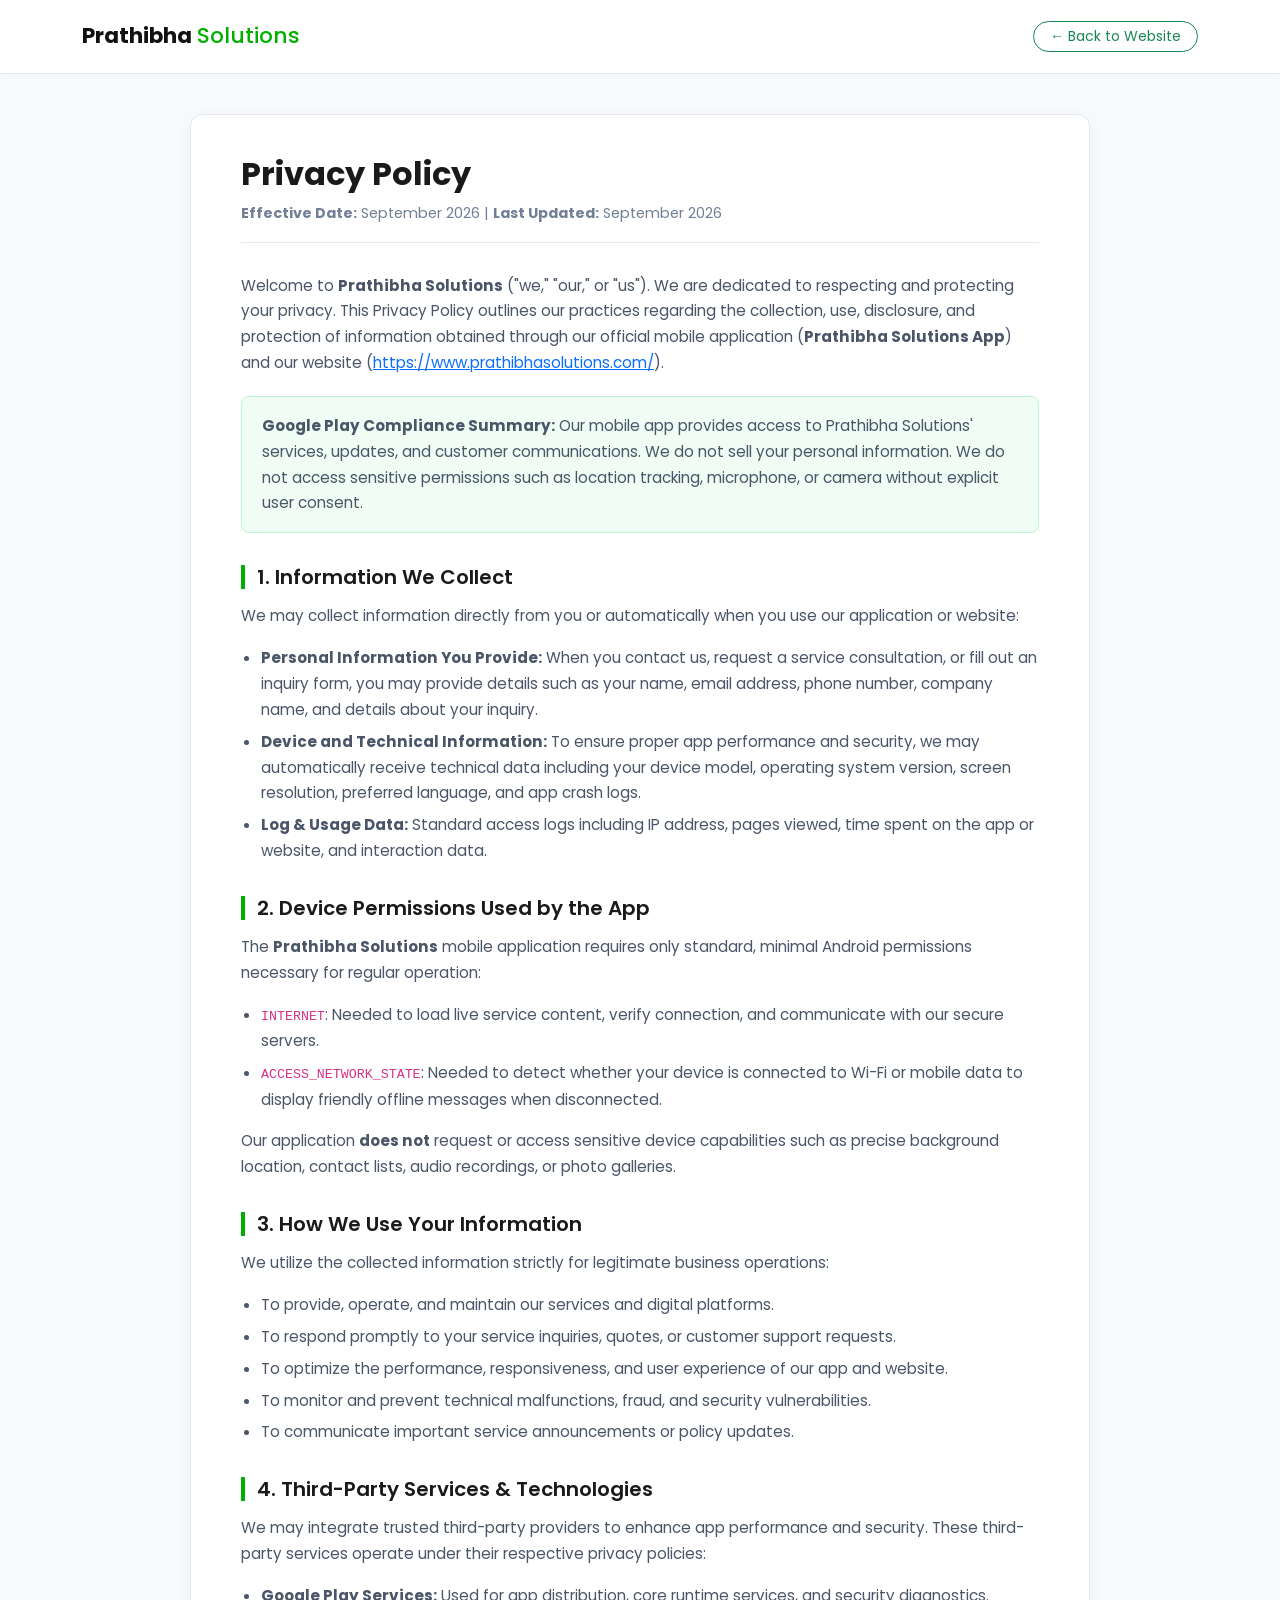
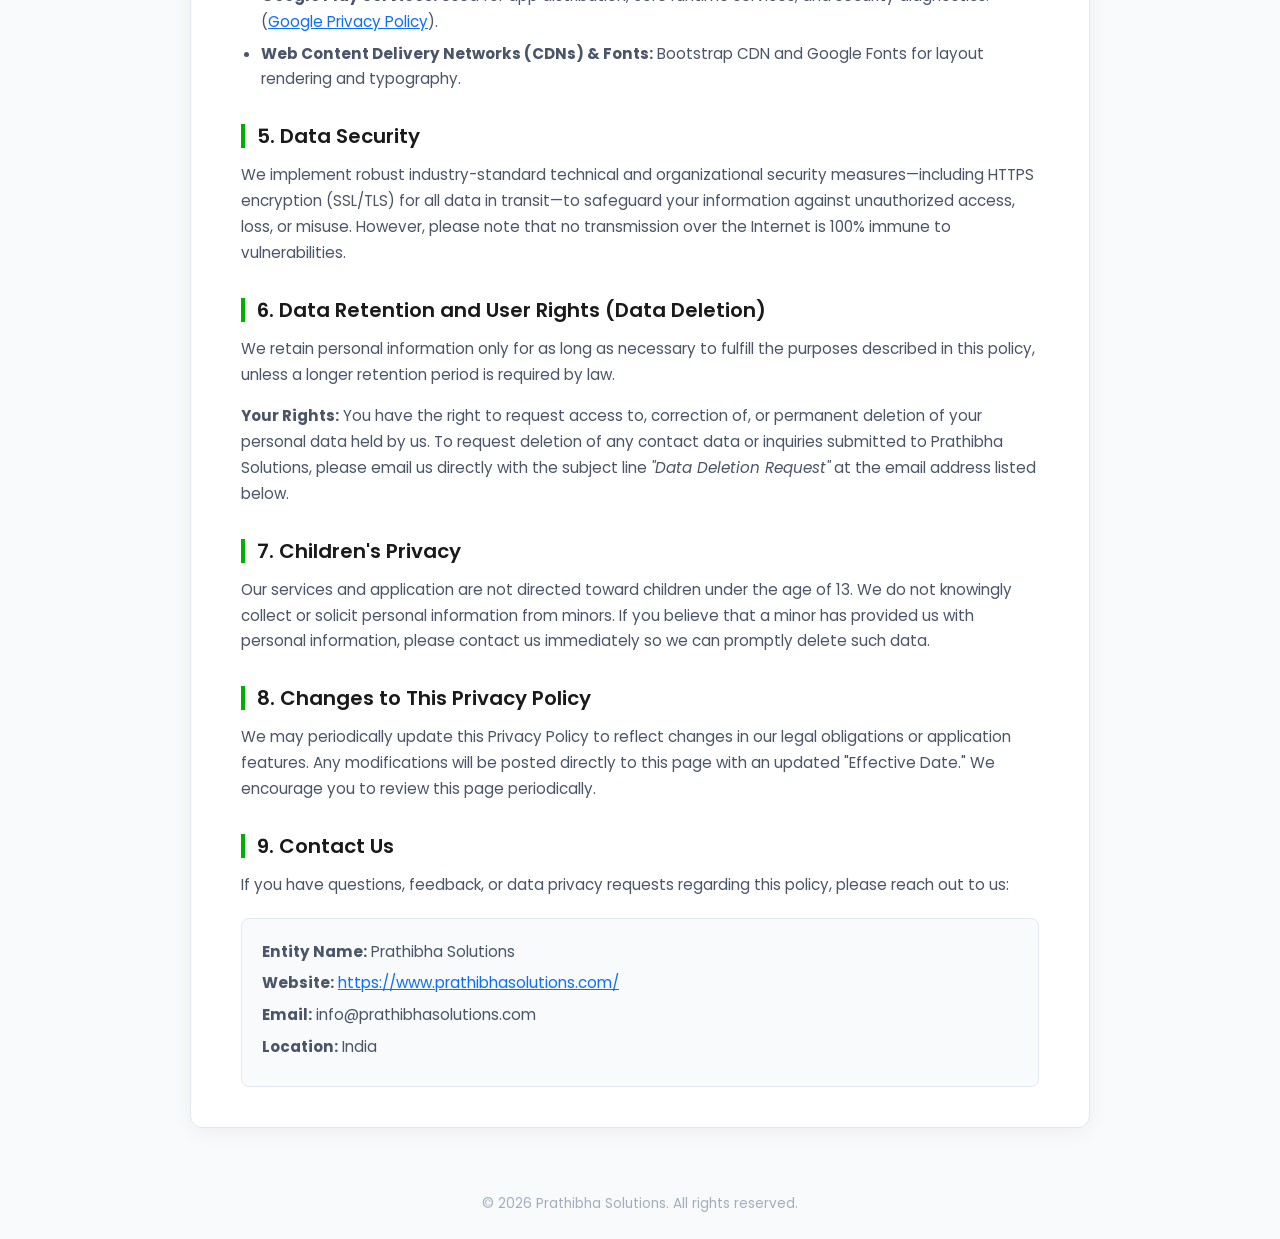
==== privacy-policy/index.html @ df359dce "Add Prathibha Solutions Privacy Policy" ====
<!DOCTYPE html>
<html lang="en">
<head>
    <meta charset="UTF-8">
    <meta name="viewport" content="width=device-width, initial-scale=1.0">
    <title>Privacy Policy - Prathibha Solutions</title>
    
    <!-- Google Fonts -->
    <link rel="preconnect" href="https://fonts.googleapis.com">
    <link rel="preconnect" href="https://fonts.gstatic.com" crossorigin>
    <link href="https://fonts.googleapis.com/css2?family=Poppins:wght@300;400;500;600;700&display=swap" rel="stylesheet">
    
    <!-- Bootstrap 5 CSS -->
    <link href="https://cdn.jsdelivr.net/npm/bootstrap@5.3.2/dist/css/bootstrap.min.css" rel="stylesheet">
    
    <style>
        :root {
            --primary-color: #00B000;
            --primary-dark: #008f00;
            --heading-color: #1a1a1a;
            --text-color: #4a5568;
            --bg-light: #f8fafc;
            --border-color: #e2e8f0;
        }

        body {
            font-family: 'Poppins', sans-serif;
            color: var(--text-color);
            background-color: var(--bg-light);
            line-height: 1.7;
        }

        .header-bar {
            background: #ffffff;
            border-bottom: 1px solid var(--border-color);
            padding: 18px 0;
            box-shadow: 0 2px 10px rgba(0, 0, 0, 0.03);
        }

        .brand-text {
            font-size: 1.35rem;
            font-weight: 700;
            color: #111;
            text-decoration: none;
        }

        .brand-text span {
            color: var(--primary-color);
            font-weight: 500;
        }

        .policy-container {
            max-width: 900px;
            margin: 40px auto;
            background: #ffffff;
            border-radius: 12px;
            padding: 40px 50px;
            box-shadow: 0 4px 20px rgba(0, 0, 0, 0.05);
            border: 1px solid var(--border-color);
        }

        @media (max-width: 768px) {
            .policy-container {
                padding: 24px 20px;
                margin: 20px 12px;
            }
        }

        h1 {
            color: var(--heading-color);
            font-weight: 700;
            font-size: 2rem;
            margin-bottom: 8px;
        }

        .last-updated {
            font-size: 0.9rem;
            color: #718096;
            margin-bottom: 30px;
            border-bottom: 1px solid var(--border-color);
            padding-bottom: 16px;
        }

        h2 {
            color: var(--heading-color);
            font-weight: 600;
            font-size: 1.25rem;
            margin-top: 32px;
            margin-bottom: 14px;
            padding-left: 12px;
            border-left: 4px solid var(--primary-color);
        }

        p, ul, ol {
            font-size: 0.95rem;
            margin-bottom: 16px;
        }

        ul {
            padding-left: 20px;
        }

        li {
            margin-bottom: 6px;
        }

        .highlight-box {
            background-color: #f0fdf4;
            border: 1px solid #bbf7d0;
            border-radius: 8px;
            padding: 16px 20px;
            margin: 20px 0;
            font-size: 0.95rem;
        }

        .contact-card {
            background: #f8fafc;
            border: 1px solid var(--border-color);
            border-radius: 8px;
            padding: 20px;
            margin-top: 20px;
        }

        .contact-card p {
            margin-bottom: 6px;
        }

        footer {
            text-align: center;
            padding: 24px;
            color: #a0aec0;
            font-size: 0.85rem;
        }
    </style>
</head>
<body>

    <!-- Simple Branded Header -->
    <header class="header-bar">
        <div class="container d-flex justify-content-between align-items-center">
            <a href="https://www.prathibhasolutions.com/" class="brand-text">
                Prathibha <span>Solutions</span>
            </a>
            <a href="https://www.prathibhasolutions.com/" class="btn btn-outline-success btn-sm rounded-pill px-3">
                &larr; Back to Website
            </a>
        </div>
    </header>

    <!-- Main Policy Content -->
    <main class="container">
        <div class="policy-container">
            <h1>Privacy Policy</h1>
            <div class="last-updated">
                <strong>Effective Date:</strong> September 2026 | <strong>Last Updated:</strong> September 2026
            </div>

            <p>
                Welcome to <strong>Prathibha Solutions</strong> ("we," "our," or "us"). We are dedicated to respecting and protecting your privacy. This Privacy Policy outlines our practices regarding the collection, use, disclosure, and protection of information obtained through our official mobile application (<strong>Prathibha Solutions App</strong>) and our website (<a href="https://www.prathibhasolutions.com/" target="_blank" rel="noopener">https://www.prathibhasolutions.com/</a>).
            </p>

            <div class="highlight-box">
                <strong>Google Play Compliance Summary:</strong> Our mobile app provides access to Prathibha Solutions' services, updates, and customer communications. We do not sell your personal information. We do not access sensitive permissions such as location tracking, microphone, or camera without explicit user consent.
            </div>

            <h2>1. Information We Collect</h2>
            <p>We may collect information directly from you or automatically when you use our application or website:</p>
            <ul>
                <li><strong>Personal Information You Provide:</strong> When you contact us, request a service consultation, or fill out an inquiry form, you may provide details such as your name, email address, phone number, company name, and details about your inquiry.</li>
                <li><strong>Device and Technical Information:</strong> To ensure proper app performance and security, we may automatically receive technical data including your device model, operating system version, screen resolution, preferred language, and app crash logs.</li>
                <li><strong>Log & Usage Data:</strong> Standard access logs including IP address, pages viewed, time spent on the app or website, and interaction data.</li>
            </ul>

            <h2>2. Device Permissions Used by the App</h2>
            <p>The <strong>Prathibha Solutions</strong> mobile application requires only standard, minimal Android permissions necessary for regular operation:</p>
            <ul>
                <li><code>INTERNET</code>: Needed to load live service content, verify connection, and communicate with our secure servers.</li>
                <li><code>ACCESS_NETWORK_STATE</code>: Needed to detect whether your device is connected to Wi-Fi or mobile data to display friendly offline messages when disconnected.</li>
            </ul>
            <p>Our application <strong>does not</strong> request or access sensitive device capabilities such as precise background location, contact lists, audio recordings, or photo galleries.</p>

            <h2>3. How We Use Your Information</h2>
            <p>We utilize the collected information strictly for legitimate business operations:</p>
            <ul>
                <li>To provide, operate, and maintain our services and digital platforms.</li>
                <li>To respond promptly to your service inquiries, quotes, or customer support requests.</li>
                <li>To optimize the performance, responsiveness, and user experience of our app and website.</li>
                <li>To monitor and prevent technical malfunctions, fraud, and security vulnerabilities.</li>
                <li>To communicate important service announcements or policy updates.</li>
            </ul>

            <h2>4. Third-Party Services & Technologies</h2>
            <p>We may integrate trusted third-party providers to enhance app performance and security. These third-party services operate under their respective privacy policies:</p>
            <ul>
                <li><strong>Google Play Services:</strong> Used for app distribution, core runtime services, and security diagnostics. (<a href="https://policies.google.com/privacy" target="_blank" rel="noopener">Google Privacy Policy</a>).</li>
                <li><strong>Web Content Delivery Networks (CDNs) & Fonts:</strong> Bootstrap CDN and Google Fonts for layout rendering and typography.</li>
            </ul>

            <h2>5. Data Security</h2>
            <p>
                We implement robust industry-standard technical and organizational security measures—including HTTPS encryption (SSL/TLS) for all data in transit—to safeguard your information against unauthorized access, loss, or misuse. However, please note that no transmission over the Internet is 100% immune to vulnerabilities.
            </p>

            <h2>6. Data Retention and User Rights (Data Deletion)</h2>
            <p>
                We retain personal information only for as long as necessary to fulfill the purposes described in this policy, unless a longer retention period is required by law.
            </p>
            <p>
                <strong>Your Rights:</strong> You have the right to request access to, correction of, or permanent deletion of your personal data held by us. To request deletion of any contact data or inquiries submitted to Prathibha Solutions, please email us directly with the subject line <em>"Data Deletion Request"</em> at the email address listed below.
            </p>

            <h2>7. Children's Privacy</h2>
            <p>
                Our services and application are not directed toward children under the age of 13. We do not knowingly collect or solicit personal information from minors. If you believe that a minor has provided us with personal information, please contact us immediately so we can promptly delete such data.
            </p>

            <h2>8. Changes to This Privacy Policy</h2>
            <p>
                We may periodically update this Privacy Policy to reflect changes in our legal obligations or application features. Any modifications will be posted directly to this page with an updated "Effective Date." We encourage you to review this page periodically.
            </p>

            <h2>9. Contact Us</h2>
            <p>
                If you have questions, feedback, or data privacy requests regarding this policy, please reach out to us:
            </p>
            <div class="contact-card">
                <p><strong>Entity Name:</strong> Prathibha Solutions</p>
                <p><strong>Website:</strong> <a href="https://www.prathibhasolutions.com/" target="_blank" rel="noopener">https://www.prathibhasolutions.com/</a></p>
                <p><strong>Email:</strong> info@prathibhasolutions.com</p>
                <p><strong>Location:</strong> India</p>
            </div>
        </div>
    </main>

    <footer>
        &copy; 2026 Prathibha Solutions. All rights reserved.
    </footer>

</body>
</html>
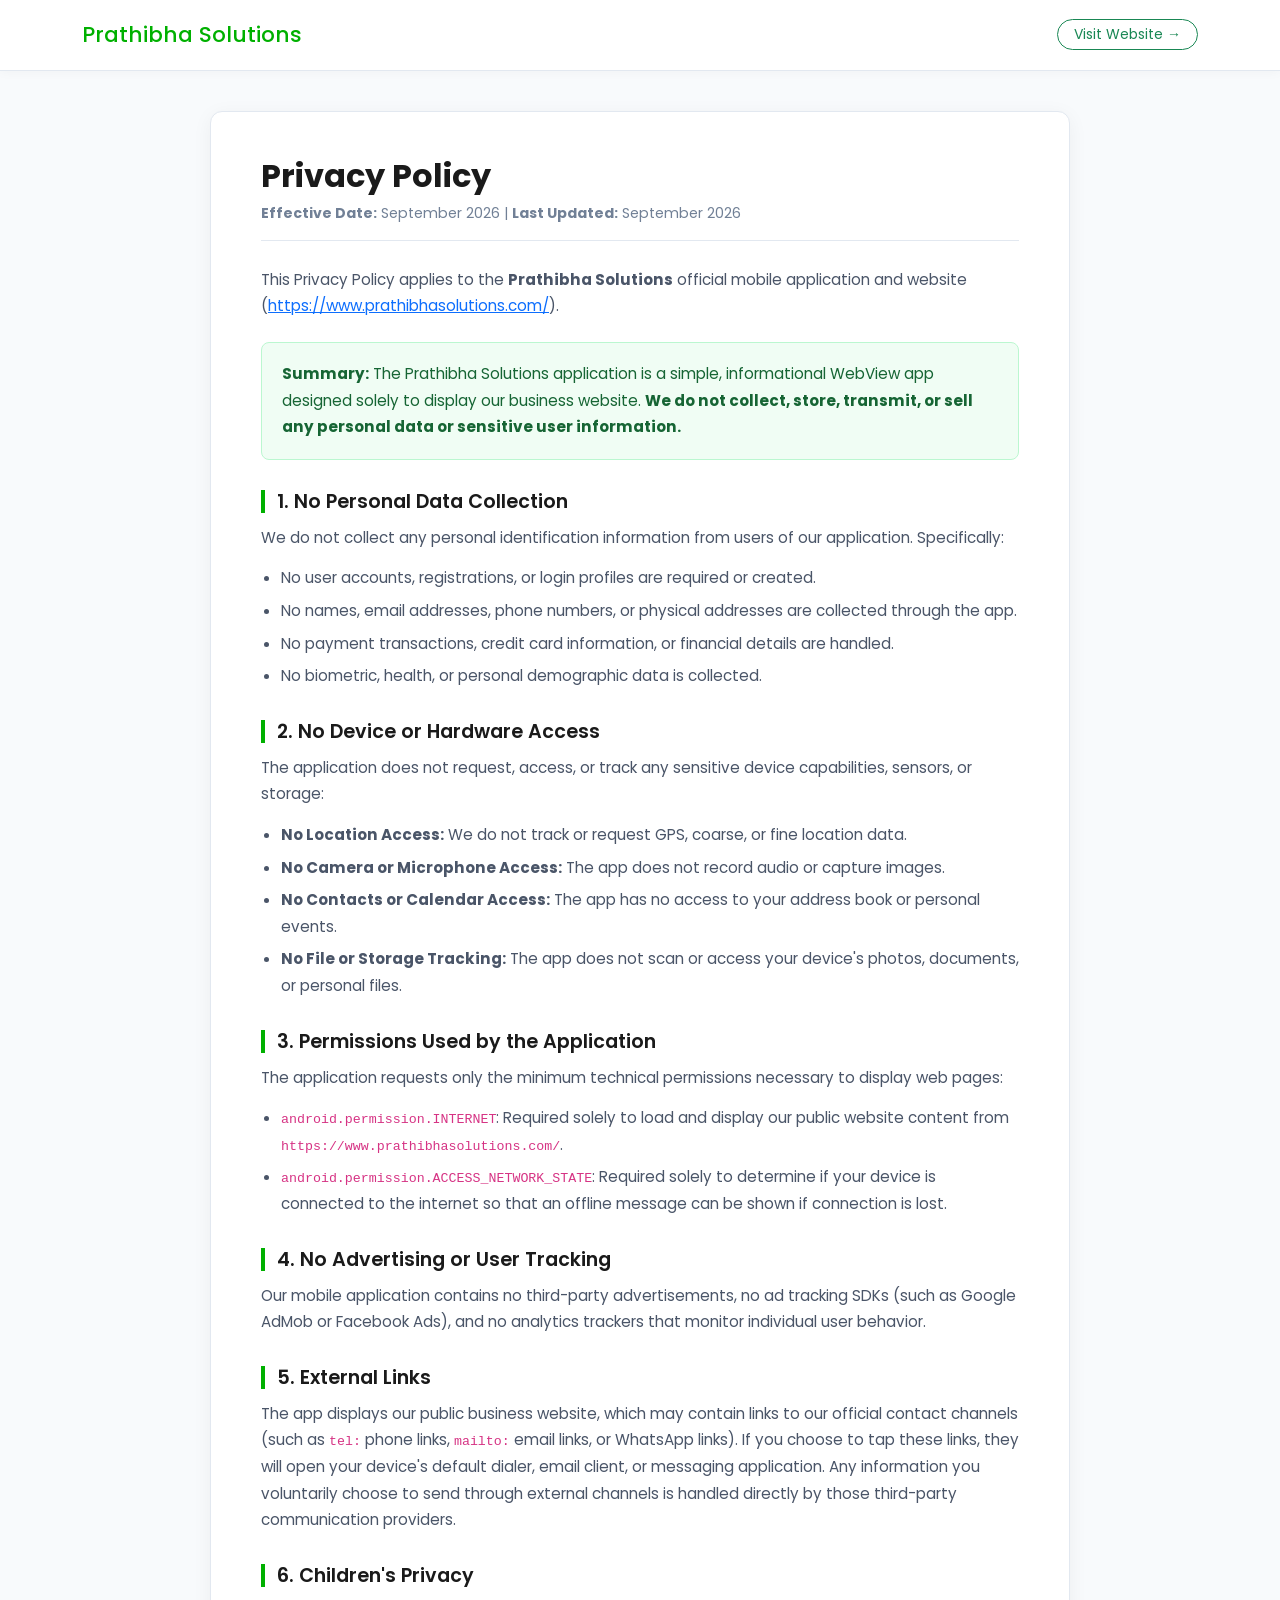
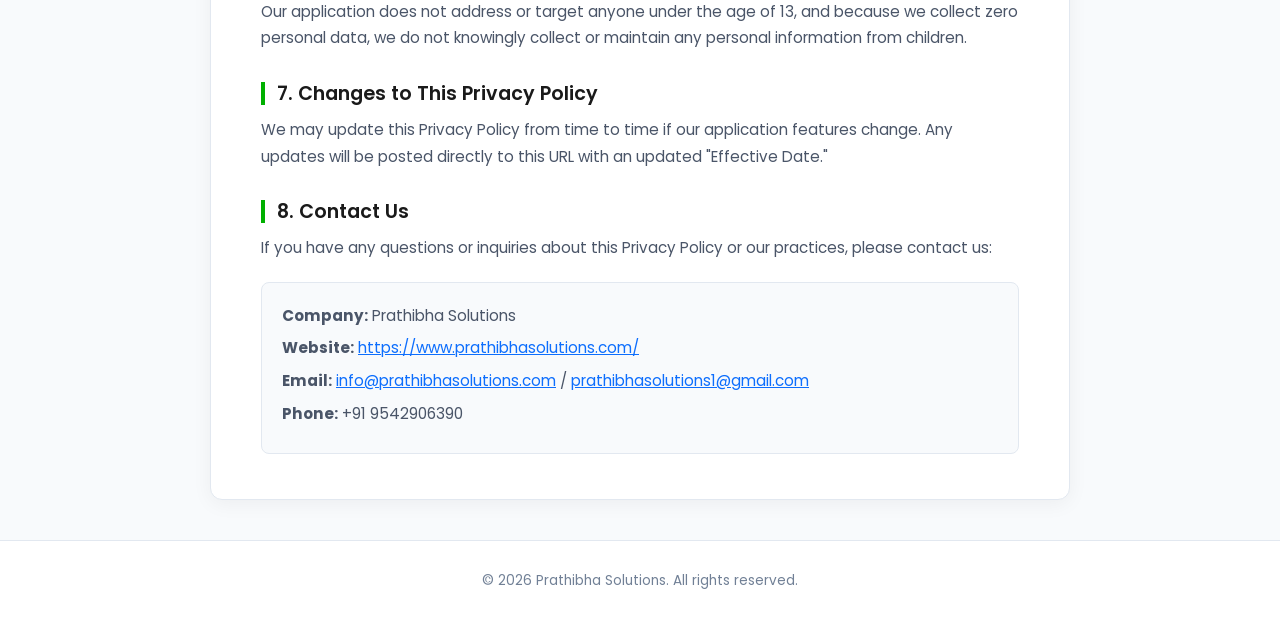
==== commit 58bca8bc: "Update Privacy Policy to minimal zero-data-collection policy" ====
--- a/privacy-policy/index.html
+++ b/privacy-policy/index.html
@@ -5,14 +5,17 @@
     <meta name="viewport" content="width=device-width, initial-scale=1.0">
     <title>Privacy Policy - Prathibha Solutions</title>
     
+    <!-- Favicon -->
+    <link rel="icon" type="image/png" href="assets/images/favicon.png">
+
+    <!-- Bootstrap 5 CSS -->
+    <link href="https://cdn.jsdelivr.net/npm/bootstrap@5.3.2/dist/css/bootstrap.min.css" rel="stylesheet">
+    
     <!-- Google Fonts -->
     <link rel="preconnect" href="https://fonts.googleapis.com">
     <link rel="preconnect" href="https://fonts.gstatic.com" crossorigin>
     <link href="https://fonts.googleapis.com/css2?family=Poppins:wght@300;400;500;600;700&display=swap" rel="stylesheet">
-    
-    <!-- Bootstrap 5 CSS -->
-    <link href="https://cdn.jsdelivr.net/npm/bootstrap@5.3.2/dist/css/bootstrap.min.css" rel="stylesheet">
-    
+
     <style>
         :root {
             --primary-color: #00B000;
@@ -27,13 +30,15 @@
             font-family: 'Poppins', sans-serif;
             color: var(--text-color);
             background-color: var(--bg-light);
-            line-height: 1.7;
+            line-height: 1.75;
+            margin: 0;
+            padding: 0;
         }
 
         .header-bar {
             background: #ffffff;
             border-bottom: 1px solid var(--border-color);
-            padding: 18px 0;
+            padding: 16px 0;
             box-shadow: 0 2px 10px rgba(0, 0, 0, 0.03);
         }
 
@@ -42,6 +47,16 @@
             font-weight: 700;
             color: #111;
             text-decoration: none;
+            display: inline-flex;
+            align-items: center;
+            gap: 12px;
+        }
+
+        .brand-logo {
+            width: 40px;
+            height: 40px;
+            border-radius: 50%;
+            object-fit: cover;
         }
 
         .brand-text span {
@@ -50,11 +65,11 @@
         }
 
         .policy-container {
-            max-width: 900px;
+            max-width: 860px;
             margin: 40px auto;
             background: #ffffff;
             border-radius: 12px;
-            padding: 40px 50px;
+            padding: 45px 50px;
             box-shadow: 0 4px 20px rgba(0, 0, 0, 0.05);
             border: 1px solid var(--border-color);
         }
@@ -70,30 +85,30 @@
             color: var(--heading-color);
             font-weight: 700;
             font-size: 2rem;
-            margin-bottom: 8px;
+            margin-bottom: 6px;
         }
 
         .last-updated {
-            font-size: 0.9rem;
+            font-size: 0.88rem;
             color: #718096;
-            margin-bottom: 30px;
+            margin-bottom: 26px;
             border-bottom: 1px solid var(--border-color);
-            padding-bottom: 16px;
+            padding-bottom: 14px;
         }
 
         h2 {
             color: var(--heading-color);
             font-weight: 600;
-            font-size: 1.25rem;
-            margin-top: 32px;
-            margin-bottom: 14px;
+            font-size: 1.2rem;
+            margin-top: 30px;
+            margin-bottom: 12px;
             padding-left: 12px;
             border-left: 4px solid var(--primary-color);
         }
 
         p, ul, ol {
             font-size: 0.95rem;
-            margin-bottom: 16px;
+            margin-bottom: 14px;
         }
 
         ul {
@@ -108,9 +123,10 @@
             background-color: #f0fdf4;
             border: 1px solid #bbf7d0;
             border-radius: 8px;
-            padding: 16px 20px;
-            margin: 20px 0;
+            padding: 18px 20px;
+            margin: 22px 0;
             font-size: 0.95rem;
+            color: #166534;
         }
 
         .contact-card {
@@ -127,27 +143,30 @@
 
         footer {
             text-align: center;
-            padding: 24px;
-            color: #a0aec0;
+            padding: 28px 20px;
+            color: #718096;
             font-size: 0.85rem;
+            border-top: 1px solid var(--border-color);
+            background: #ffffff;
         }
     </style>
 </head>
 <body>
 
-    <!-- Simple Branded Header -->
+    <!-- Header Navigation -->
     <header class="header-bar">
         <div class="container d-flex justify-content-between align-items-center">
             <a href="https://www.prathibhasolutions.com/" class="brand-text">
-                Prathibha <span>Solutions</span>
+                <img src="assets/images/logo-circular.png" alt="Prathibha Solutions Logo" class="brand-logo" onerror="this.style.display='none'">
+                <span>Prathibha Solutions</span>
             </a>
-            <a href="https://www.prathibhasolutions.com/" class="btn btn-outline-success btn-sm rounded-pill px-3">
-                &larr; Back to Website
+            <a href="https://www.prathibhasolutions.com/" class="btn btn-outline-success btn-sm rounded-pill px-3" target="_blank" rel="noopener">
+                Visit Website &rarr;
             </a>
         </div>
     </header>
 
-    <!-- Main Policy Content -->
+    <!-- Main Content -->
     <main class="container">
         <div class="policy-container">
             <h1>Privacy Policy</h1>
@@ -156,78 +175,67 @@
             </div>
 
             <p>
-                Welcome to <strong>Prathibha Solutions</strong> ("we," "our," or "us"). We are dedicated to respecting and protecting your privacy. This Privacy Policy outlines our practices regarding the collection, use, disclosure, and protection of information obtained through our official mobile application (<strong>Prathibha Solutions App</strong>) and our website (<a href="https://www.prathibhasolutions.com/" target="_blank" rel="noopener">https://www.prathibhasolutions.com/</a>).
+                This Privacy Policy applies to the <strong>Prathibha Solutions</strong> official mobile application and website (<a href="https://www.prathibhasolutions.com/" target="_blank" rel="noopener">https://www.prathibhasolutions.com/</a>).
             </p>
 
             <div class="highlight-box">
-                <strong>Google Play Compliance Summary:</strong> Our mobile app provides access to Prathibha Solutions' services, updates, and customer communications. We do not sell your personal information. We do not access sensitive permissions such as location tracking, microphone, or camera without explicit user consent.
+                <strong>Summary:</strong> The Prathibha Solutions application is a simple, informational WebView app designed solely to display our business website. <strong>We do not collect, store, transmit, or sell any personal data or sensitive user information.</strong>
             </div>
 
-            <h2>1. Information We Collect</h2>
-            <p>We may collect information directly from you or automatically when you use our application or website:</p>
+            <h2>1. No Personal Data Collection</h2>
+            <p>We do not collect any personal identification information from users of our application. Specifically:</p>
             <ul>
-                <li><strong>Personal Information You Provide:</strong> When you contact us, request a service consultation, or fill out an inquiry form, you may provide details such as your name, email address, phone number, company name, and details about your inquiry.</li>
-                <li><strong>Device and Technical Information:</strong> To ensure proper app performance and security, we may automatically receive technical data including your device model, operating system version, screen resolution, preferred language, and app crash logs.</li>
-                <li><strong>Log & Usage Data:</strong> Standard access logs including IP address, pages viewed, time spent on the app or website, and interaction data.</li>
+                <li>No user accounts, registrations, or login profiles are required or created.</li>
+                <li>No names, email addresses, phone numbers, or physical addresses are collected through the app.</li>
+                <li>No payment transactions, credit card information, or financial details are handled.</li>
+                <li>No biometric, health, or personal demographic data is collected.</li>
             </ul>
 
-            <h2>2. Device Permissions Used by the App</h2>
-            <p>The <strong>Prathibha Solutions</strong> mobile application requires only standard, minimal Android permissions necessary for regular operation:</p>
+            <h2>2. No Device or Hardware Access</h2>
+            <p>The application does not request, access, or track any sensitive device capabilities, sensors, or storage:</p>
             <ul>
-                <li><code>INTERNET</code>: Needed to load live service content, verify connection, and communicate with our secure servers.</li>
-                <li><code>ACCESS_NETWORK_STATE</code>: Needed to detect whether your device is connected to Wi-Fi or mobile data to display friendly offline messages when disconnected.</li>
+                <li><strong>No Location Access:</strong> We do not track or request GPS, coarse, or fine location data.</li>
+                <li><strong>No Camera or Microphone Access:</strong> The app does not record audio or capture images.</li>
+                <li><strong>No Contacts or Calendar Access:</strong> The app has no access to your address book or personal events.</li>
+                <li><strong>No File or Storage Tracking:</strong> The app does not scan or access your device's photos, documents, or personal files.</li>
             </ul>
-            <p>Our application <strong>does not</strong> request or access sensitive device capabilities such as precise background location, contact lists, audio recordings, or photo galleries.</p>
-
-            <h2>3. How We Use Your Information</h2>
-            <p>We utilize the collected information strictly for legitimate business operations:</p>
+
+            <h2>3. Permissions Used by the Application</h2>
+            <p>The application requests only the minimum technical permissions necessary to display web pages:</p>
             <ul>
-                <li>To provide, operate, and maintain our services and digital platforms.</li>
-                <li>To respond promptly to your service inquiries, quotes, or customer support requests.</li>
-                <li>To optimize the performance, responsiveness, and user experience of our app and website.</li>
-                <li>To monitor and prevent technical malfunctions, fraud, and security vulnerabilities.</li>
-                <li>To communicate important service announcements or policy updates.</li>
+                <li><code>android.permission.INTERNET</code>: Required solely to load and display our public website content from <code>https://www.prathibhasolutions.com/</code>.</li>
+                <li><code>android.permission.ACCESS_NETWORK_STATE</code>: Required solely to determine if your device is connected to the internet so that an offline message can be shown if connection is lost.</li>
             </ul>
 
-            <h2>4. Third-Party Services & Technologies</h2>
-            <p>We may integrate trusted third-party providers to enhance app performance and security. These third-party services operate under their respective privacy policies:</p>
-            <ul>
-                <li><strong>Google Play Services:</strong> Used for app distribution, core runtime services, and security diagnostics. (<a href="https://policies.google.com/privacy" target="_blank" rel="noopener">Google Privacy Policy</a>).</li>
-                <li><strong>Web Content Delivery Networks (CDNs) & Fonts:</strong> Bootstrap CDN and Google Fonts for layout rendering and typography.</li>
-            </ul>
-
-            <h2>5. Data Security</h2>
-            <p>
-                We implement robust industry-standard technical and organizational security measures—including HTTPS encryption (SSL/TLS) for all data in transit—to safeguard your information against unauthorized access, loss, or misuse. However, please note that no transmission over the Internet is 100% immune to vulnerabilities.
-            </p>
-
-            <h2>6. Data Retention and User Rights (Data Deletion)</h2>
-            <p>
-                We retain personal information only for as long as necessary to fulfill the purposes described in this policy, unless a longer retention period is required by law.
-            </p>
-            <p>
-                <strong>Your Rights:</strong> You have the right to request access to, correction of, or permanent deletion of your personal data held by us. To request deletion of any contact data or inquiries submitted to Prathibha Solutions, please email us directly with the subject line <em>"Data Deletion Request"</em> at the email address listed below.
-            </p>
-
-            <h2>7. Children's Privacy</h2>
-            <p>
-                Our services and application are not directed toward children under the age of 13. We do not knowingly collect or solicit personal information from minors. If you believe that a minor has provided us with personal information, please contact us immediately so we can promptly delete such data.
-            </p>
-
-            <h2>8. Changes to This Privacy Policy</h2>
-            <p>
-                We may periodically update this Privacy Policy to reflect changes in our legal obligations or application features. Any modifications will be posted directly to this page with an updated "Effective Date." We encourage you to review this page periodically.
-            </p>
-
-            <h2>9. Contact Us</h2>
-            <p>
-                If you have questions, feedback, or data privacy requests regarding this policy, please reach out to us:
+            <h2>4. No Advertising or User Tracking</h2>
+            <p>
+                Our mobile application contains no third-party advertisements, no ad tracking SDKs (such as Google AdMob or Facebook Ads), and no analytics trackers that monitor individual user behavior.
+            </p>
+
+            <h2>5. External Links</h2>
+            <p>
+                The app displays our public business website, which may contain links to our official contact channels (such as <code>tel:</code> phone links, <code>mailto:</code> email links, or WhatsApp links). If you choose to tap these links, they will open your device's default dialer, email client, or messaging application. Any information you voluntarily choose to send through external channels is handled directly by those third-party communication providers.
+            </p>
+
+            <h2>6. Children's Privacy</h2>
+            <p>
+                Our application does not address or target anyone under the age of 13, and because we collect zero personal data, we do not knowingly collect or maintain any personal information from children.
+            </p>
+
+            <h2>7. Changes to This Privacy Policy</h2>
+            <p>
+                We may update this Privacy Policy from time to time if our application features change. Any updates will be posted directly to this URL with an updated "Effective Date."
+            </p>
+
+            <h2>8. Contact Us</h2>
+            <p>
+                If you have any questions or inquiries about this Privacy Policy or our practices, please contact us:
             </p>
             <div class="contact-card">
-                <p><strong>Entity Name:</strong> Prathibha Solutions</p>
+                <p><strong>Company:</strong> Prathibha Solutions</p>
                 <p><strong>Website:</strong> <a href="https://www.prathibhasolutions.com/" target="_blank" rel="noopener">https://www.prathibhasolutions.com/</a></p>
-                <p><strong>Email:</strong> info@prathibhasolutions.com</p>
-                <p><strong>Location:</strong> India</p>
+                <p><strong>Email:</strong> <a href="mailto:info@prathibhasolutions.com">info@prathibhasolutions.com</a> / <a href="mailto:prathibhasolutions1@gmail.com">prathibhasolutions1@gmail.com</a></p>
+                <p><strong>Phone:</strong> +91 9542906390</p>
             </div>
         </div>
     </main>
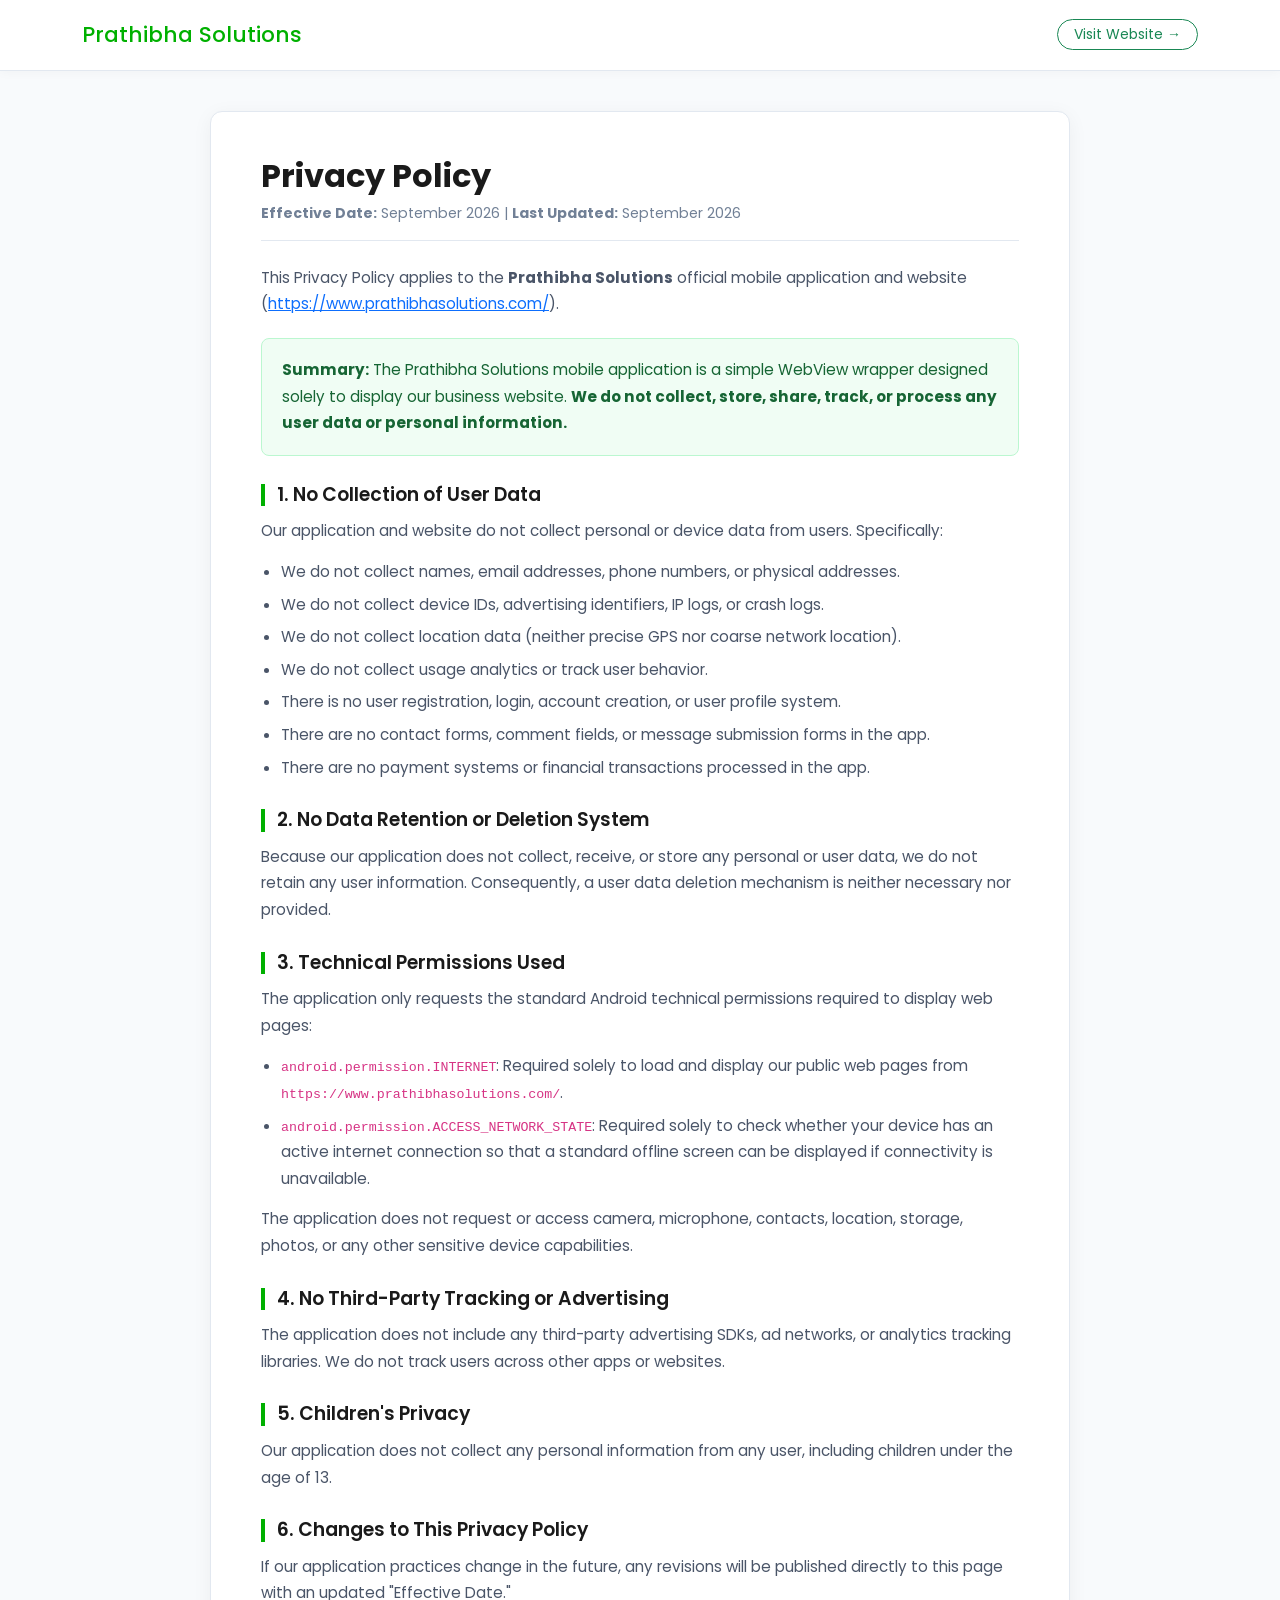
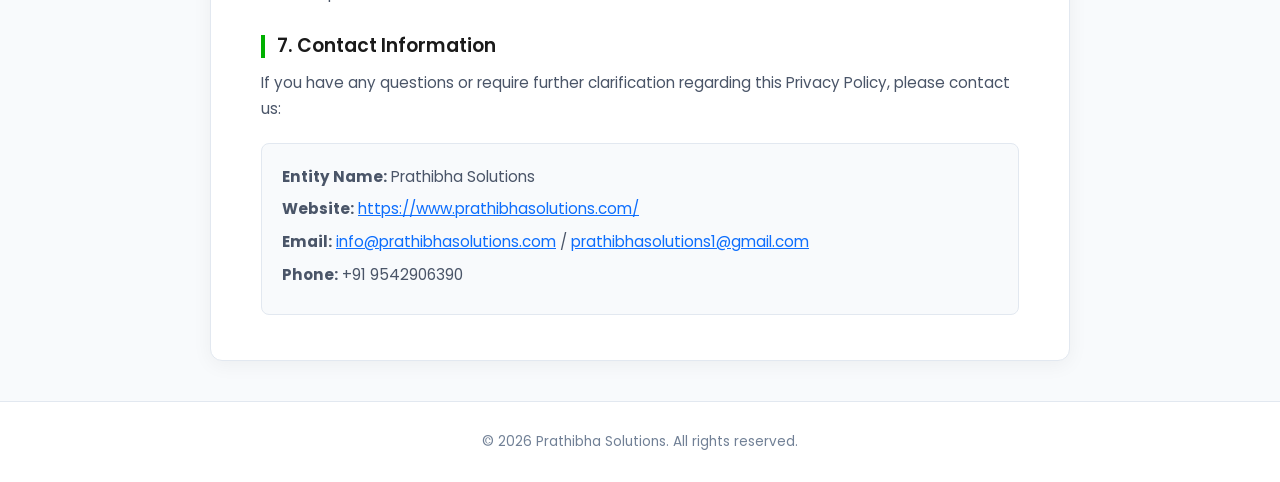
==== commit 19bd987f: "Reflect zero data collection, no accounts, no deletion mechanism" ====
--- a/privacy-policy/index.html
+++ b/privacy-policy/index.html
@@ -19,7 +19,6 @@
     <style>
         :root {
             --primary-color: #00B000;
-            --primary-dark: #008f00;
             --heading-color: #1a1a1a;
             --text-color: #4a5568;
             --bg-light: #f8fafc;
@@ -91,7 +90,7 @@
         .last-updated {
             font-size: 0.88rem;
             color: #718096;
-            margin-bottom: 26px;
+            margin-bottom: 24px;
             border-bottom: 1px solid var(--border-color);
             padding-bottom: 14px;
         }
@@ -99,14 +98,14 @@
         h2 {
             color: var(--heading-color);
             font-weight: 600;
-            font-size: 1.2rem;
-            margin-top: 30px;
+            font-size: 1.18rem;
+            margin-top: 28px;
             margin-bottom: 12px;
             padding-left: 12px;
             border-left: 4px solid var(--primary-color);
         }
 
-        p, ul, ol {
+        p, ul {
             font-size: 0.95rem;
             margin-bottom: 14px;
         }
@@ -124,7 +123,7 @@
             border: 1px solid #bbf7d0;
             border-radius: 8px;
             padding: 18px 20px;
-            margin: 22px 0;
+            margin: 20px 0;
             font-size: 0.95rem;
             color: #166534;
         }
@@ -179,60 +178,55 @@
             </p>
 
             <div class="highlight-box">
-                <strong>Summary:</strong> The Prathibha Solutions application is a simple, informational WebView app designed solely to display our business website. <strong>We do not collect, store, transmit, or sell any personal data or sensitive user information.</strong>
+                <strong>Summary:</strong> The Prathibha Solutions mobile application is a simple WebView wrapper designed solely to display our business website. <strong>We do not collect, store, share, track, or process any user data or personal information.</strong>
             </div>
 
-            <h2>1. No Personal Data Collection</h2>
-            <p>We do not collect any personal identification information from users of our application. Specifically:</p>
+            <h2>1. No Collection of User Data</h2>
+            <p>Our application and website do not collect personal or device data from users. Specifically:</p>
             <ul>
-                <li>No user accounts, registrations, or login profiles are required or created.</li>
-                <li>No names, email addresses, phone numbers, or physical addresses are collected through the app.</li>
-                <li>No payment transactions, credit card information, or financial details are handled.</li>
-                <li>No biometric, health, or personal demographic data is collected.</li>
+                <li>We do not collect names, email addresses, phone numbers, or physical addresses.</li>
+                <li>We do not collect device IDs, advertising identifiers, IP logs, or crash logs.</li>
+                <li>We do not collect location data (neither precise GPS nor coarse network location).</li>
+                <li>We do not collect usage analytics or track user behavior.</li>
+                <li>There is no user registration, login, account creation, or user profile system.</li>
+                <li>There are no contact forms, comment fields, or message submission forms in the app.</li>
+                <li>There are no payment systems or financial transactions processed in the app.</li>
             </ul>
 
-            <h2>2. No Device or Hardware Access</h2>
-            <p>The application does not request, access, or track any sensitive device capabilities, sensors, or storage:</p>
+            <h2>2. No Data Retention or Deletion System</h2>
+            <p>
+                Because our application does not collect, receive, or store any personal or user data, we do not retain any user information. Consequently, a user data deletion mechanism is neither necessary nor provided.
+            </p>
+
+            <h2>3. Technical Permissions Used</h2>
+            <p>The application only requests the standard Android technical permissions required to display web pages:</p>
             <ul>
-                <li><strong>No Location Access:</strong> We do not track or request GPS, coarse, or fine location data.</li>
-                <li><strong>No Camera or Microphone Access:</strong> The app does not record audio or capture images.</li>
-                <li><strong>No Contacts or Calendar Access:</strong> The app has no access to your address book or personal events.</li>
-                <li><strong>No File or Storage Tracking:</strong> The app does not scan or access your device's photos, documents, or personal files.</li>
+                <li><code>android.permission.INTERNET</code>: Required solely to load and display our public web pages from <code>https://www.prathibhasolutions.com/</code>.</li>
+                <li><code>android.permission.ACCESS_NETWORK_STATE</code>: Required solely to check whether your device has an active internet connection so that a standard offline screen can be displayed if connectivity is unavailable.</li>
             </ul>
-
-            <h2>3. Permissions Used by the Application</h2>
-            <p>The application requests only the minimum technical permissions necessary to display web pages:</p>
-            <ul>
-                <li><code>android.permission.INTERNET</code>: Required solely to load and display our public website content from <code>https://www.prathibhasolutions.com/</code>.</li>
-                <li><code>android.permission.ACCESS_NETWORK_STATE</code>: Required solely to determine if your device is connected to the internet so that an offline message can be shown if connection is lost.</li>
-            </ul>
-
-            <h2>4. No Advertising or User Tracking</h2>
-            <p>
-                Our mobile application contains no third-party advertisements, no ad tracking SDKs (such as Google AdMob or Facebook Ads), and no analytics trackers that monitor individual user behavior.
-            </p>
-
-            <h2>5. External Links</h2>
-            <p>
-                The app displays our public business website, which may contain links to our official contact channels (such as <code>tel:</code> phone links, <code>mailto:</code> email links, or WhatsApp links). If you choose to tap these links, they will open your device's default dialer, email client, or messaging application. Any information you voluntarily choose to send through external channels is handled directly by those third-party communication providers.
-            </p>
-
-            <h2>6. Children's Privacy</h2>
-            <p>
-                Our application does not address or target anyone under the age of 13, and because we collect zero personal data, we do not knowingly collect or maintain any personal information from children.
-            </p>
-
-            <h2>7. Changes to This Privacy Policy</h2>
-            <p>
-                We may update this Privacy Policy from time to time if our application features change. Any updates will be posted directly to this URL with an updated "Effective Date."
-            </p>
-
-            <h2>8. Contact Us</h2>
-            <p>
-                If you have any questions or inquiries about this Privacy Policy or our practices, please contact us:
+            <p>The application does not request or access camera, microphone, contacts, location, storage, photos, or any other sensitive device capabilities.</p>
+
+            <h2>4. No Third-Party Tracking or Advertising</h2>
+            <p>
+                The application does not include any third-party advertising SDKs, ad networks, or analytics tracking libraries. We do not track users across other apps or websites.
+            </p>
+
+            <h2>5. Children's Privacy</h2>
+            <p>
+                Our application does not collect any personal information from any user, including children under the age of 13.
+            </p>
+
+            <h2>6. Changes to This Privacy Policy</h2>
+            <p>
+                If our application practices change in the future, any revisions will be published directly to this page with an updated "Effective Date."
+            </p>
+
+            <h2>7. Contact Information</h2>
+            <p>
+                If you have any questions or require further clarification regarding this Privacy Policy, please contact us:
             </p>
             <div class="contact-card">
-                <p><strong>Company:</strong> Prathibha Solutions</p>
+                <p><strong>Entity Name:</strong> Prathibha Solutions</p>
                 <p><strong>Website:</strong> <a href="https://www.prathibhasolutions.com/" target="_blank" rel="noopener">https://www.prathibhasolutions.com/</a></p>
                 <p><strong>Email:</strong> <a href="mailto:info@prathibhasolutions.com">info@prathibhasolutions.com</a> / <a href="mailto:prathibhasolutions1@gmail.com">prathibhasolutions1@gmail.com</a></p>
                 <p><strong>Phone:</strong> +91 9542906390</p>
